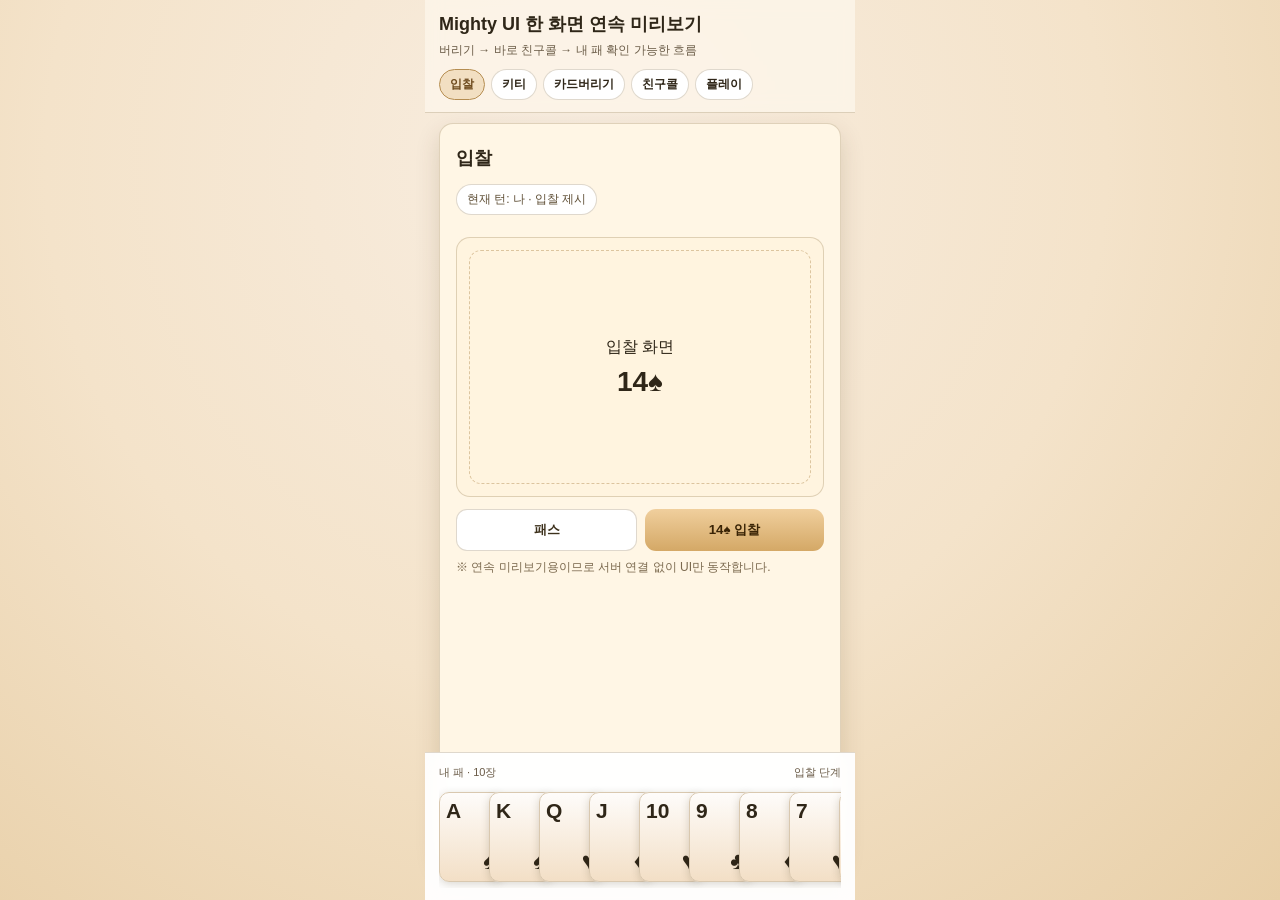
==== docs/bb/index.html @ 102f9bb0 "chore: add bb preview files under docs for GitHub Pages alt root" ====
<!doctype html>
<html lang="ko">
<head>
  <meta charset="utf-8" />
  <meta name="viewport" content="width=device-width, initial-scale=1.0" />
  <title>Mighty UI Sequence Preview</title>
  <style>
    :root {
      --bg: #f4ede1;
      --surface: #fff6e5;
      --text: #2f2618;
      --muted: #6a5b47;
      --primary: #6e4b1e;
      --primary-soft: #f2dfc2;
      --line: rgba(112, 79, 31, 0.22);
      --green: #1f7a4e;
      --red: #bf3f3f;
      --radius: 14px;
      --shadow: 0 10px 24px rgba(76,52,15,0.16);
      --card-w: 64px;
      --card-h: 90px;
    }
    * { box-sizing: border-box; }
    html, body { margin: 0; padding: 0; }
    body {
      font-family: -apple-system, BlinkMacSystemFont, 'Apple SD Gothic Neo', 'Noto Sans KR', 'Segoe UI', sans-serif;
      background: radial-gradient(circle at 45% 18%, #f8ede0 0%, #f4e3ca 52%, #e8cfa7 100%);
      color: var(--text);
    }
    .wrap { max-width: 430px; margin: 0 auto; min-height: 100vh; }
    .top {
      position: sticky; top: 0; z-index: 30;
      background: rgba(252,244,232,0.9);
      backdrop-filter: blur(8px);
      border-bottom: 1px solid var(--line);
      padding: 12px 14px;
    }
    .title {
      font-weight: 900; font-size: 18px; margin-bottom: 6px;
    }
    .sub {
      color: var(--muted); font-size: 12px;
    }
    .chips {
      margin-top: 10px; display: flex; gap: 6px; flex-wrap: wrap;
    }
    .chip {
      border: 1px solid var(--line); background: #fff; border-radius: 999px;
      padding: 6px 10px; font-size: 12px; font-weight: 700;
    }
    .chip.on { background: var(--primary-soft); color: var(--primary); border-color: #b58d51; }

    .stage {
      margin: 10px 14px 18px;
      background: var(--surface);
      border: 1px solid var(--line);
      border-radius: var(--radius);
      box-shadow: var(--shadow);
      overflow: hidden;
      position: relative;
      min-height: calc(100vh - 160px);
      display: none;
    }
    .stage.active { display: block; }
    .stage-inner { padding: 16px; padding-bottom: 124px; }

    .h2 { margin: 6px 0 14px; font-size: 18px; font-weight: 900; }
    .row { margin-bottom: 12px; }

    .status {
      display: inline-flex; align-items: center; gap: 8px;
      font-size: 12px; color: #5f4f36;
      background: #fff; border:1px solid var(--line); border-radius: 999px; padding: 6px 10px;
    }

    .hand-area {
      position: fixed; left: 0; right: 0; bottom: 0; padding: 12px 14px;
      background: rgba(255,255,255,0.95);
      border-top: 1px solid var(--line);
      backdrop-filter: blur(10px);
      z-index: 20;
      max-width: 430px; margin: 0 auto;
    }
    .hand-meta { display: flex; justify-content: space-between; font-size: 11px; color: var(--muted); margin-bottom: 6px; }

    .hand {
      display: flex;
      gap: 0;
      overflow-x: auto;
      padding: 6px 0;
      scrollbar-width: none;
    }
    .hand::-webkit-scrollbar { display: none; }
    .card {
      width: var(--card-w); height: var(--card-h);
      border-radius: 10px;
      border: 1px solid #d9c8af;
      background: linear-gradient(180deg, #fefcfa, #f3dfc6);
      box-shadow: 0 2px 8px rgba(58,44,18,0.18);
      margin-left: -14px;
      display: inline-flex;
      flex-direction: column;
      justify-content: space-between;
      padding: 6px;
      flex-shrink: 0;
      transition: transform .14s ease;
      position: relative;
    }
    .card:first-child { margin-left: 0; }
    .card.sel { transform: translateY(-10px); box-shadow: 0 8px 14px rgba(111,67,17,0.24); }
    .card.jk { background: repeating-linear-gradient(45deg, #f8efe3, #f8efe3 4px, #ead8bf 4px, #ead8bf 8px); }
    .rank { font-size: 21px; font-weight: 900; line-height: 1.1; }
    .suit { font-size: 24px; align-self: flex-end; }
    .r.red { color: #bf3f3f; }

    .btns { display: flex; gap: 8px; margin-top: 12px; }
    .btn {
      border: 0; border-radius: 11px; padding: 11px 12px; font-weight: 900;
      cursor: pointer; flex: 1;
    }
    .btn-primary { background: linear-gradient(180deg,#f0cf9d,#d4a866); color: #3a2406; }
    .btn-ghost { background: #fff; color: #3d311c; border: 1px solid var(--line); }
    .btn-dark { background: #2e2215; color: #fff; }

    .popup {
      position: fixed; inset: 0; z-index: 40; background: rgba(0,0,0,0.56);
      display: none; align-items: center; justify-content: center; padding: 16px;
    }
    .popup.show { display: flex; }
    .sheet {
      background: var(--surface); width: min(100%, 420px);
      border-radius: 16px; border: 1px solid var(--line); box-shadow: 0 16px 40px rgba(0,0,0,0.25);
      padding: 14px;
    }
    .titlebar { font-weight: 900; font-size: 16px; margin-bottom: 8px; }
    .subtext { color: #765d43; font-size: 12px; margin-bottom: 10px; }
    .friend-grid, .card-grid {
      display: grid; grid-template-columns: repeat(2, 1fr); gap: 8px;
    }
    .option, .card-opt {
      border: 1px solid var(--line); border-radius: 12px; padding: 10px;
      background: #fff; display: flex; align-items: center; gap: 10px;
    }
    .option.sel { border-color: #915f1f; box-shadow: 0 0 0 2px rgba(145,95,31,.18) inset; }
    .small { font-size: 12px; color: var(--muted); }

    .friend-badges { display: flex; gap: 6px; flex-wrap: wrap; margin-top: 8px; }
    .badge {
      background: #e8d4b1; border-radius: 999px; padding: 5px 8px; font-size: 11px; font-weight: 800;
    }
    .table {
      border: 1px solid var(--line); border-radius: 14px; background: #fff4df;
      min-height: 260px; padding: 14px; margin: 10px 0;
      display: grid; place-items: center;
      position: relative;
      overflow: hidden;
    }
    .table::before {
      content:''; position:absolute; inset: 12px; border: 1px dashed #d4b98f; border-radius: 12px; opacity: .8;
    }
    .table-content { z-index: 1; text-align:center; }
    .table-content .mid {
      font-size: 28px; font-weight: 900; margin-top: 8px;
    }
    .mini-row {
      position: absolute; inset: auto 14px 14px 14px; display: flex; justify-content: space-between; font-size: 10px; color: #7a654f;
    }
    .mini {
      width: 36px; height: 48px; border-radius: 6px; background:#f9f0df;
      border: 1px solid var(--line); display: flex; align-items: center; justify-content: center; font-weight: 900;
      box-shadow: 0 2px 6px rgba(0,0,0,.16);
    }

    .note {
      font-size: 12px; color: #7b694e; margin-top: 8px;
      line-height: 1.45;
    }
  </style>
</head>
<body>
  <div class="wrap">
    <div class="top">
      <div class="title">Mighty UI 한 화면 연속 미리보기</div>
      <div class="sub">버리기 → 바로 친구콜 → 내 패 확인 가능한 흐름</div>
      <div class="chips">
        <span class="chip" id="chip-bidding">입찰</span>
        <span class="chip" id="chip-kitty">키티</span>
        <span class="chip" id="chip-discard">카드버리기</span>
        <span class="chip" id="chip-friend">친구콜</span>
        <span class="chip" id="chip-playing">플레이</span>
      </div>
    </div>

    <!-- BIDDING -->
    <section class="stage active" id="stage-bidding">
      <div class="stage-inner">
        <div class="h2">입찰</div>
        <div class="row status">현재 턴: 나 · 입찰 제시</div>
        <div class="table"><div class="table-content"><div>입찰 화면</div><div class="mid">14♠</div></div></div>
        <div class="btns">
          <button class="btn btn-ghost" onclick="go('kitty')">패스</button>
          <button class="btn btn-primary" onclick="go('kitty')">14♠ 입찰</button>
        </div>
        <div class="note">※ 연속 미리보기용이므로 서버 연결 없이 UI만 동작합니다.</div>
      </div>
      <div class="hand-area">
        <div class="hand-meta">
          <span>내 패 · 10장</span>
          <span>입찰 단계</span>
        </div>
        <div class="hand" id="bidding-hand"></div>
      </div>
    </section>

    <!-- KITTY -->
    <section class="stage" id="stage-kitty">
      <div class="stage-inner">
        <div class="h2">키티</div>
        <div class="row status">키티 카드 3장이 들어옴</div>
        <div class="table"><div class="table-content"><div>키티 팝업이 3초 뒤 사라짐</div><div class="mid">🎴🎴🎴</div></div></div>
        <div class="friend-badges"><span class="badge">스페이드 13</span><span class="badge">차례: 나</span></div>
        <div class="btns">
          <button class="btn btn-dark" onclick="go('discard')">다음 (버리기)</button>
        </div>
      </div>
      <div class="hand-area">
        <div class="hand-meta"><span>내 패 · 10장</span><span>키티 수령 확인 중</span></div>
        <div class="hand" id="kitty-hand"></div>
      </div>
    </section>

    <!-- DISCARD -->
    <section class="stage" id="stage-discard">
      <div class="stage-inner">
        <div class="h2">버리기</div>
        <div class="row status">3장을 눌러서 선택하세요. 3장 선택 시 확인 팝업이 즉시 뜹니다.</div>
        <div class="btns">
          <button class="btn btn-ghost" onclick="go('friend')">직접 친구콜로 이동</button>
        </div>
        <div class="note">요청 반영: 카드 3장 선택 완료 시 바로 친구콜로 자동 이동</div>
      </div>
      <div class="hand-area">
        <div class="hand-meta">
          <span id="discard-count">버릴 카드 선택: 0/3</span>
          <span>카드 하나씩 누르기</span>
        </div>
        <div class="hand" id="discard-hand"></div>
      </div>
    </section>

    <!-- FRIEND CALL -->
    <section class="stage" id="stage-friend">
      <div class="stage-inner">
        <div class="h2">친구콜</div>
        <div class="row status">선택 → 바로 확인</div>

        <div class="row"><strong>선택된 친구:</strong> <span id="friend-result">없음</span></div>

        <div class="row table" id="friend-table" style="min-height:auto;">
          <div class="friend-grid" style="grid-template-columns: repeat(4,1fr); gap:8px; width:100%;">
            <button class="btn btn-ghost" onclick="pickFriend('A♦','마이티')">마이티</button>
            <button class="btn btn-ghost" onclick="pickFriend('조커','조커')">조커</button>
            <button class="btn btn-ghost" onclick="openCardPick()">카드선택</button>
            <button class="btn btn-ghost" onclick="pickFriend('없음','없음')">없음</button>
          </div>
        </div>

        <div class="row">
          <div class="btns">
            <button class="btn btn-ghost" id="friend-confirm" disabled onclick="confirmFriend()">친구 선택</button>
            <button class="btn btn-primary" onclick="pickFriend('A♥','테스트(임의)')">임의 선택</button>
          </div>
        </div>
        <div class="note">요청 반영: 카드선택은 A/K/Q(공약 수트) + 다른 수트의 K(마이티 제외)만 노출.</div>
      </div>
      <div class="hand-area">
        <div class="hand-meta">
          <span>내 패 · <span id="friend-hand-count">12</span>장</span>
          <span>콜 이후에도 패가 보여야 함</span>
        </div>
        <div class="hand" id="friend-hand"></div>
      </div>
    </section>

    <!-- PLAYING -->
    <section class="stage" id="stage-playing">
      <div class="stage-inner">
        <div class="h2">플레이</div>
        <div class="table">
          <div class="table-content">
            <div>게임 진행화면</div>
            <div class="mid">진행 중</div>
          </div>
          <div class="mini-row">
            <span>W</span><span>NW</span><span>N</span><span>NE</span><span>E</span><span>S</span>
          </div>
        </div>
        <div class="note">이 화면은 패가 보이는 상태에서 플레잉으로 바로 이어지는 마지막 스텝입니다.</div>
        <div class="btns"><button class="btn btn-dark" onclick="go('friend')">되돌아가기</button></div>
      </div>
    </section>

    <!-- POPUP: discard confirm -->
    <div class="popup" id="discard-popup">
      <div class="sheet">
        <div class="titlebar">버릴 카드 확인</div>
        <div class="subtext">선택한 카드 3장을 버리시겠어요?</div>
        <div class="hand" id="discard-preview"></div>
        <div class="btns">
          <button class="btn btn-ghost" onclick="closeDiscardPopup()">다시 선택</button>
          <button class="btn btn-dark" onclick="completeDiscard()">버리기</button>
        </div>
      </div>
    </div>

    <!-- POPUP: card pick (friend-call) -->
    <div class="popup" id="card-pick-popup">
      <div class="sheet">
        <div class="titlebar">카드선택</div>
        <div class="subtext">공약 수트: <span id="trump-label">♠ 스페이드</span></div>
        <div class="friend-section" style="margin-bottom:8px;"><strong>A / K / Q</strong></div>
        <div class="card-grid" id="card-pick-trump"></div>
        <div class="friend-section" style="margin:10px 0 6px;"><strong>다른 수트 K</strong></div>
        <div class="card-grid" id="card-pick-other"></div>
        <div class="btns" style="margin-top:8px;">
          <button class="btn btn-ghost" onclick="closeCardPick()">닫기</button>
          <button class="btn btn-primary" id="card-pick-done" disabled onclick="applyCardPick()">적용</button>
        </div>
      </div>
    </div>

  </div>

<script>
const BASE_HAND = [
  {rank:'A', suit:'spade', sym:'♠', red:false},
  {rank:'K', suit:'spade', sym:'♠', red:false},
  {rank:'Q', suit:'heart', sym:'♥', red:true},
  {rank:'J', suit:'diamond', sym:'♦', red:false},
  {rank:'10', suit:'heart', sym:'♥', red:true},
  {rank:'9', suit:'club', sym:'♣', red:false},
  {rank:'8', suit:'diamond', sym:'♦', red:false},
  {rank:'7', suit:'heart', sym:'♥', red:true},
  {rank:'6', suit:'spade', sym:'♠', red:false},
  {rank:'4', suit:'club', sym:'♣', red:false},
  {rank:'3', suit:'spade', sym:'♠', red:false},
  {rank:'2', suit:'heart', sym:'♥', red:true},
  {rank:'★', suit:'joker', sym:'★', red:false},
];

let state = {
  phase: 'bidding',
  selectedDiscard: new Set(),
  selectedFriend: null,
  selectedTrump: 'spade',
  selectedPickCard: null,
};

const stageIds = ['bidding','kitty','discard','friend','playing'];

function makeCardHtml(card, idx, selectable=false, activeSet=null, onTap=null){
  const cls = card.suit === 'joker' ? 'card jk' : 'card';
  const redCls = card.red ? 'red' : '';
  const selected = activeSet && activeSet.has(idx) ? ' sel' : '';
  return `<div class="${cls}${selected} ${onTap?'': ''}" data-idx="${idx}" onclick="${onTap ? onTap : ''}">
    <span class="rank">${card.rank}</span>
    <span class="suit ${redCls}">${card.sym}</span>
  </div>`;
}

function renderHands(){
  const tpl = (handler, setRef = null, extraCls='') => {
    return BASE_HAND.map((c,i)=>`<div class="card ${c.suit==='joker' ? 'jk':''}${(setRef&&setRef.has(i))?' sel':''}" onclick="${handler}( ${i})">\
      <span class=\"rank ${c.red?'red':''}\">${c.rank}</span>\
      <span class=\"suit ${c.red?'red':''}\">${c.sym}</span>\
    </div>`).join('');
  };
  document.querySelectorAll('.stage .hand-area .hand')[0].innerHTML = tpl('noop');
  document.getElementById('discard-hand').innerHTML = tpl('onDiscardTap', state.selectedDiscard);
  document.getElementById('friend-hand').innerHTML = tpl('noop');
}

function setChipActive(name){
  stageIds.forEach(s=>{
    const el=document.getElementById(`chip-${s}`);
    if(el) el.className='chip' + (s===name ? ' on':'');
  });
}

function showStage(name){
  stageIds.forEach(s=>{
    const el=document.getElementById(`stage-${s}`);
    if (el) el.classList.toggle('active', s===name);
  });
  setChipActive(name);
}

function go(name){
  state.phase = name;
  showStage(name);
  if (name === 'kitty') openKittyPopupFlow();
  if (name === 'friend') {
    renderFriendHandAfterCall();
  }
}

function noop(){ }

function openKittyPopupFlow(){
  const popup = document.createElement('div');
  popup.className = 'popup show';
  popup.innerHTML = `<div class="sheet"><div class="titlebar">키티 카드</div><div class="subtext">3초 뒤 자동 닫힘</div><div class="btns"><button class="btn btn-ghost" onclick="closePopup(this)">지금 닫기</button></div></div>`;
  popup.id = '__kittyPopupTmp';
  document.body.appendChild(popup);
  setTimeout(()=>{
    const p=document.getElementById('__kittyPopupTmp');
    if(p) p.remove();
  }, 3000);
}

function onDiscardTap(idx){
  if (state.selectedDiscard.has(idx)) state.selectedDiscard.delete(idx);
  else {
    if (state.selectedDiscard.size >=3) return;
    state.selectedDiscard.add(idx);
  }
  refreshDiscard();
}

function refreshDiscard(){
  const handEl = document.getElementById('discard-hand');
  const cards = BASE_HAND.map((c,i)=>{
    const selected = state.selectedDiscard.has(i) ? 'sel':'';
    return `<div class="card ${c.suit==='joker'?'jk':''} ${selected}" onclick="onDiscardTap(${i})">\
      <span class=\"rank ${c.red?'red':''}\">${c.rank}</span>\
      <span class=\"suit ${c.red?'red':''}\">${c.sym}</span>\
    </div>`;
  }).join('');
  handEl.innerHTML = cards;
  document.getElementById('discard-count').textContent = `버릴 카드 선택: ${state.selectedDiscard.size}/3`;
  if (state.selectedDiscard.size === 3) {
    openDiscardPopup();
  }
}

function openDiscardPopup(){
  const prev = document.getElementById('discard-preview');
  prev.innerHTML = [...state.selectedDiscard].map(i=>{
    const c=BASE_HAND[i];
    return `<div class="card ${c.suit==='joker'?'jk':''}"><span class="rank ${c.red?'red':''}">${c.rank}</span><span class="suit ${c.red?'red':''}">${c.sym}</span></div>`;
  }).join('');
  document.getElementById('discard-popup').classList.add('show');
}

function closeDiscardPopup(){
  document.getElementById('discard-popup').classList.remove('show');
  state.selectedDiscard.clear();
  refreshDiscard();
}

function completeDiscard(){
  document.getElementById('discard-popup').classList.remove('show');
  // Remove selected cards from hand and then instantly move to friend-call
  const arr = [...state.selectedDiscard].sort((a,b)=>b-a);
  for(const i of arr) BASE_HAND.splice(i,1);
  state.selectedDiscard.clear();
  // re-render base state for downstream hand
  renderHands();
  go('friend');
}

function pickFriend(value, label){
  state.selectedFriend = value;
  document.getElementById('friend-result').textContent = `${label} (${value})`;
  const btn = document.getElementById('friend-confirm');
  btn.disabled = false;
  btn.textContent = `친구 선택: ${label}`;
}

function confirmFriend(){
  if (!state.selectedFriend) return;
  go('playing');
}

function renderFriendHandAfterCall(){
  document.getElementById('friend-hand-count').textContent = String(BASE_HAND.length);
  renderHands();
}

function openCardPick(){
  const popup = document.getElementById('card-pick-popup');
  popup.classList.add('show');
  buildCardPickGrid();
}
function closeCardPick(){
  document.getElementById('card-pick-popup').classList.remove('show');
  state.selectedPickCard = null;
  document.getElementById('card-pick-done').disabled = true;
}

function buildCardPickGrid(){
  const suits = [
    {key:'spade', sym:'♠', label:'스페이드', cls:'red:'},
    {key:'heart', sym:'♥', label:'하트', cls:'red'},
    {key:'diamond', sym:'♦', label:'다이아', cls:''},
    {key:'club', sym:'♣', label:'클럽', cls:''},
  ];
  const trump = suits.find(s=>s.key===state.selectedTrump) || suits[0];
  const mightyByTrump = {spade:'A♦', heart:'A♣', diamond:'A♠', club:'A♥'}[state.selectedTrump] || 'A♦';

  document.getElementById('trump-label').textContent = `${trump.sym} ${trump.label}`;

  const mk = (name, colorClass='') => {
    return `<div class="card-opt" onclick="selectCardPick('${name}')"><div class="rank">${name[0]}</div><div class="suit">${name.slice(1)}</div></div>`;
  };

  const tgrid = document.getElementById('card-pick-trump');
  const ogrid = document.getElementById('card-pick-other');
  tgrid.innerHTML = ['A','K','Q'].map(v => mk(`${v}${trump.sym}`)).join('');

  ogrid.innerHTML = suits.filter(s=>s.key!==state.selectedTrump).map(s=>{
    let card='A'+s.sym;
    if (card === mightyByTrump) card = `K${s.sym}`;
    return mk(card);
  }).join('');
}

function selectCardPick(name){
  state.selectedPickCard = name;
  document.getElementById('card-pick-done').disabled = false;
}
function applyCardPick(){
  if (!state.selectedPickCard) return;
  pickFriend(state.selectedPickCard, `카드(${state.selectedPickCard})`);
  closeCardPick();
}

function closePopup(el){
  const p = el.closest('.popup');
  if (p) p.remove();
}

// boot
renderHands();
showStage('bidding');
go('bidding');
</script>
</body>
</html>
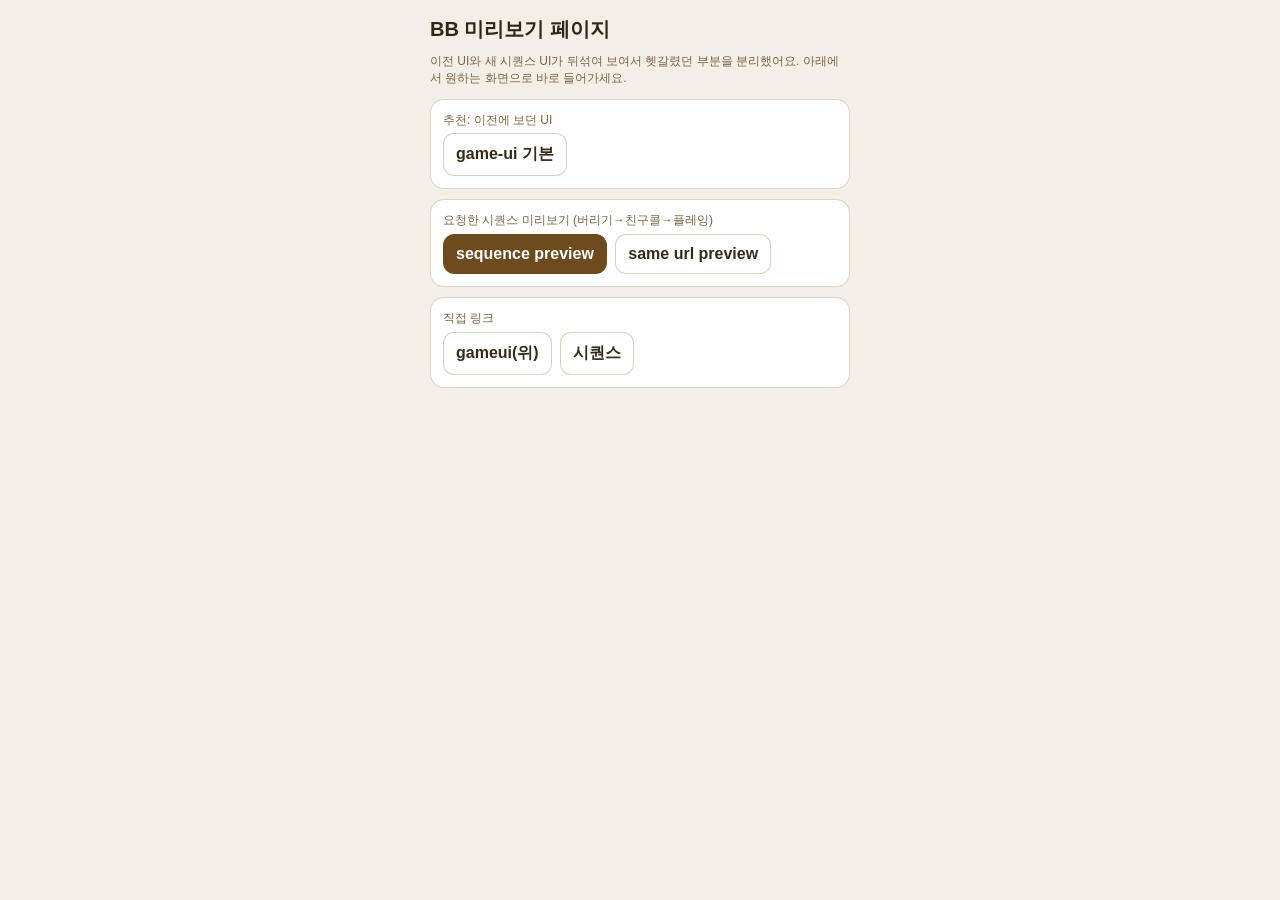
==== commit 8e8df77f: "feat: add dedicated bb landing + legacy game-ui entry for consistent preview" ====
--- a/docs/bb/index.html
+++ b/docs/bb/index.html
@@ -1,549 +1,38 @@
 <!doctype html>
 <html lang="ko">
 <head>
-  <meta charset="utf-8" />
-  <meta name="viewport" content="width=device-width, initial-scale=1.0" />
-  <title>Mighty UI Sequence Preview</title>
+  <meta charset="UTF-8" />
+  <meta name="viewport" content="width=device-width,initial-scale=1.0" />
+  <title>BB 페이지 선택</title>
   <style>
-    :root {
-      --bg: #f4ede1;
-      --surface: #fff6e5;
-      --text: #2f2618;
-      --muted: #6a5b47;
-      --primary: #6e4b1e;
-      --primary-soft: #f2dfc2;
-      --line: rgba(112, 79, 31, 0.22);
-      --green: #1f7a4e;
-      --red: #bf3f3f;
-      --radius: 14px;
-      --shadow: 0 10px 24px rgba(76,52,15,0.16);
-      --card-w: 64px;
-      --card-h: 90px;
-    }
-    * { box-sizing: border-box; }
-    html, body { margin: 0; padding: 0; }
-    body {
-      font-family: -apple-system, BlinkMacSystemFont, 'Apple SD Gothic Neo', 'Noto Sans KR', 'Segoe UI', sans-serif;
-      background: radial-gradient(circle at 45% 18%, #f8ede0 0%, #f4e3ca 52%, #e8cfa7 100%);
-      color: var(--text);
-    }
-    .wrap { max-width: 430px; margin: 0 auto; min-height: 100vh; }
-    .top {
-      position: sticky; top: 0; z-index: 30;
-      background: rgba(252,244,232,0.9);
-      backdrop-filter: blur(8px);
-      border-bottom: 1px solid var(--line);
-      padding: 12px 14px;
-    }
-    .title {
-      font-weight: 900; font-size: 18px; margin-bottom: 6px;
-    }
-    .sub {
-      color: var(--muted); font-size: 12px;
-    }
-    .chips {
-      margin-top: 10px; display: flex; gap: 6px; flex-wrap: wrap;
-    }
-    .chip {
-      border: 1px solid var(--line); background: #fff; border-radius: 999px;
-      padding: 6px 10px; font-size: 12px; font-weight: 700;
-    }
-    .chip.on { background: var(--primary-soft); color: var(--primary); border-color: #b58d51; }
-
-    .stage {
-      margin: 10px 14px 18px;
-      background: var(--surface);
-      border: 1px solid var(--line);
-      border-radius: var(--radius);
-      box-shadow: var(--shadow);
-      overflow: hidden;
-      position: relative;
-      min-height: calc(100vh - 160px);
-      display: none;
-    }
-    .stage.active { display: block; }
-    .stage-inner { padding: 16px; padding-bottom: 124px; }
-
-    .h2 { margin: 6px 0 14px; font-size: 18px; font-weight: 900; }
-    .row { margin-bottom: 12px; }
-
-    .status {
-      display: inline-flex; align-items: center; gap: 8px;
-      font-size: 12px; color: #5f4f36;
-      background: #fff; border:1px solid var(--line); border-radius: 999px; padding: 6px 10px;
-    }
-
-    .hand-area {
-      position: fixed; left: 0; right: 0; bottom: 0; padding: 12px 14px;
-      background: rgba(255,255,255,0.95);
-      border-top: 1px solid var(--line);
-      backdrop-filter: blur(10px);
-      z-index: 20;
-      max-width: 430px; margin: 0 auto;
-    }
-    .hand-meta { display: flex; justify-content: space-between; font-size: 11px; color: var(--muted); margin-bottom: 6px; }
-
-    .hand {
-      display: flex;
-      gap: 0;
-      overflow-x: auto;
-      padding: 6px 0;
-      scrollbar-width: none;
-    }
-    .hand::-webkit-scrollbar { display: none; }
-    .card {
-      width: var(--card-w); height: var(--card-h);
-      border-radius: 10px;
-      border: 1px solid #d9c8af;
-      background: linear-gradient(180deg, #fefcfa, #f3dfc6);
-      box-shadow: 0 2px 8px rgba(58,44,18,0.18);
-      margin-left: -14px;
-      display: inline-flex;
-      flex-direction: column;
-      justify-content: space-between;
-      padding: 6px;
-      flex-shrink: 0;
-      transition: transform .14s ease;
-      position: relative;
-    }
-    .card:first-child { margin-left: 0; }
-    .card.sel { transform: translateY(-10px); box-shadow: 0 8px 14px rgba(111,67,17,0.24); }
-    .card.jk { background: repeating-linear-gradient(45deg, #f8efe3, #f8efe3 4px, #ead8bf 4px, #ead8bf 8px); }
-    .rank { font-size: 21px; font-weight: 900; line-height: 1.1; }
-    .suit { font-size: 24px; align-self: flex-end; }
-    .r.red { color: #bf3f3f; }
-
-    .btns { display: flex; gap: 8px; margin-top: 12px; }
-    .btn {
-      border: 0; border-radius: 11px; padding: 11px 12px; font-weight: 900;
-      cursor: pointer; flex: 1;
-    }
-    .btn-primary { background: linear-gradient(180deg,#f0cf9d,#d4a866); color: #3a2406; }
-    .btn-ghost { background: #fff; color: #3d311c; border: 1px solid var(--line); }
-    .btn-dark { background: #2e2215; color: #fff; }
-
-    .popup {
-      position: fixed; inset: 0; z-index: 40; background: rgba(0,0,0,0.56);
-      display: none; align-items: center; justify-content: center; padding: 16px;
-    }
-    .popup.show { display: flex; }
-    .sheet {
-      background: var(--surface); width: min(100%, 420px);
-      border-radius: 16px; border: 1px solid var(--line); box-shadow: 0 16px 40px rgba(0,0,0,0.25);
-      padding: 14px;
-    }
-    .titlebar { font-weight: 900; font-size: 16px; margin-bottom: 8px; }
-    .subtext { color: #765d43; font-size: 12px; margin-bottom: 10px; }
-    .friend-grid, .card-grid {
-      display: grid; grid-template-columns: repeat(2, 1fr); gap: 8px;
-    }
-    .option, .card-opt {
-      border: 1px solid var(--line); border-radius: 12px; padding: 10px;
-      background: #fff; display: flex; align-items: center; gap: 10px;
-    }
-    .option.sel { border-color: #915f1f; box-shadow: 0 0 0 2px rgba(145,95,31,.18) inset; }
-    .small { font-size: 12px; color: var(--muted); }
-
-    .friend-badges { display: flex; gap: 6px; flex-wrap: wrap; margin-top: 8px; }
-    .badge {
-      background: #e8d4b1; border-radius: 999px; padding: 5px 8px; font-size: 11px; font-weight: 800;
-    }
-    .table {
-      border: 1px solid var(--line); border-radius: 14px; background: #fff4df;
-      min-height: 260px; padding: 14px; margin: 10px 0;
-      display: grid; place-items: center;
-      position: relative;
-      overflow: hidden;
-    }
-    .table::before {
-      content:''; position:absolute; inset: 12px; border: 1px dashed #d4b98f; border-radius: 12px; opacity: .8;
-    }
-    .table-content { z-index: 1; text-align:center; }
-    .table-content .mid {
-      font-size: 28px; font-weight: 900; margin-top: 8px;
-    }
-    .mini-row {
-      position: absolute; inset: auto 14px 14px 14px; display: flex; justify-content: space-between; font-size: 10px; color: #7a654f;
-    }
-    .mini {
-      width: 36px; height: 48px; border-radius: 6px; background:#f9f0df;
-      border: 1px solid var(--line); display: flex; align-items: center; justify-content: center; font-weight: 900;
-      box-shadow: 0 2px 6px rgba(0,0,0,.16);
-    }
-
-    .note {
-      font-size: 12px; color: #7b694e; margin-top: 8px;
-      line-height: 1.45;
-    }
+    body{margin:0;font-family: -apple-system,BlinkMacSystemFont,'Apple SD Gothic Neo','Noto Sans KR',sans-serif;background:#f4efe6;color:#2f2618;padding:16px}
+    .wrap{max-width:420px;margin:0 auto}
+    h1{font-size:20px;margin:0 0 10px}
+    p{color:#66543d;margin-top:0;font-size:13px}
+    .card{background:#fff;border:1px solid rgba(120,90,40,.25);border-radius:14px;padding:12px;margin:10px 0}
+    .btn{display:inline-block;padding:10px 12px;border-radius:11px;border:1px solid rgba(120,90,40,.28);margin:5px 4px 0 0;text-decoration:none;font-weight:700;color:#362a18;background:#fff}
+    .btn.primary{background:#6e4b1e;color:#fff;border-color:#6e4b1e}
+    .muted{color:#7b6444;font-size:12px;line-height:1.4}
   </style>
 </head>
 <body>
   <div class="wrap">
-    <div class="top">
-      <div class="title">Mighty UI 한 화면 연속 미리보기</div>
-      <div class="sub">버리기 → 바로 친구콜 → 내 패 확인 가능한 흐름</div>
-      <div class="chips">
-        <span class="chip" id="chip-bidding">입찰</span>
-        <span class="chip" id="chip-kitty">키티</span>
-        <span class="chip" id="chip-discard">카드버리기</span>
-        <span class="chip" id="chip-friend">친구콜</span>
-        <span class="chip" id="chip-playing">플레이</span>
-      </div>
+    <h1>BB 미리보기 페이지</h1>
+    <p class="muted">이전 UI와 새 시퀀스 UI가 뒤섞여 보여서 헷갈렸던 부분을 분리했어요. 아래에서 원하는 화면으로 바로 들어가세요.</p>
+    <div class="card">
+      <div class="muted">추천: 이전에 보던 UI</div>
+      <a class="btn" href="./gameui.html">game-ui 기본</a>
     </div>
-
-    <!-- BIDDING -->
-    <section class="stage active" id="stage-bidding">
-      <div class="stage-inner">
-        <div class="h2">입찰</div>
-        <div class="row status">현재 턴: 나 · 입찰 제시</div>
-        <div class="table"><div class="table-content"><div>입찰 화면</div><div class="mid">14♠</div></div></div>
-        <div class="btns">
-          <button class="btn btn-ghost" onclick="go('kitty')">패스</button>
-          <button class="btn btn-primary" onclick="go('kitty')">14♠ 입찰</button>
-        </div>
-        <div class="note">※ 연속 미리보기용이므로 서버 연결 없이 UI만 동작합니다.</div>
-      </div>
-      <div class="hand-area">
-        <div class="hand-meta">
-          <span>내 패 · 10장</span>
-          <span>입찰 단계</span>
-        </div>
-        <div class="hand" id="bidding-hand"></div>
-      </div>
-    </section>
-
-    <!-- KITTY -->
-    <section class="stage" id="stage-kitty">
-      <div class="stage-inner">
-        <div class="h2">키티</div>
-        <div class="row status">키티 카드 3장이 들어옴</div>
-        <div class="table"><div class="table-content"><div>키티 팝업이 3초 뒤 사라짐</div><div class="mid">🎴🎴🎴</div></div></div>
-        <div class="friend-badges"><span class="badge">스페이드 13</span><span class="badge">차례: 나</span></div>
-        <div class="btns">
-          <button class="btn btn-dark" onclick="go('discard')">다음 (버리기)</button>
-        </div>
-      </div>
-      <div class="hand-area">
-        <div class="hand-meta"><span>내 패 · 10장</span><span>키티 수령 확인 중</span></div>
-        <div class="hand" id="kitty-hand"></div>
-      </div>
-    </section>
-
-    <!-- DISCARD -->
-    <section class="stage" id="stage-discard">
-      <div class="stage-inner">
-        <div class="h2">버리기</div>
-        <div class="row status">3장을 눌러서 선택하세요. 3장 선택 시 확인 팝업이 즉시 뜹니다.</div>
-        <div class="btns">
-          <button class="btn btn-ghost" onclick="go('friend')">직접 친구콜로 이동</button>
-        </div>
-        <div class="note">요청 반영: 카드 3장 선택 완료 시 바로 친구콜로 자동 이동</div>
-      </div>
-      <div class="hand-area">
-        <div class="hand-meta">
-          <span id="discard-count">버릴 카드 선택: 0/3</span>
-          <span>카드 하나씩 누르기</span>
-        </div>
-        <div class="hand" id="discard-hand"></div>
-      </div>
-    </section>
-
-    <!-- FRIEND CALL -->
-    <section class="stage" id="stage-friend">
-      <div class="stage-inner">
-        <div class="h2">친구콜</div>
-        <div class="row status">선택 → 바로 확인</div>
-
-        <div class="row"><strong>선택된 친구:</strong> <span id="friend-result">없음</span></div>
-
-        <div class="row table" id="friend-table" style="min-height:auto;">
-          <div class="friend-grid" style="grid-template-columns: repeat(4,1fr); gap:8px; width:100%;">
-            <button class="btn btn-ghost" onclick="pickFriend('A♦','마이티')">마이티</button>
-            <button class="btn btn-ghost" onclick="pickFriend('조커','조커')">조커</button>
-            <button class="btn btn-ghost" onclick="openCardPick()">카드선택</button>
-            <button class="btn btn-ghost" onclick="pickFriend('없음','없음')">없음</button>
-          </div>
-        </div>
-
-        <div class="row">
-          <div class="btns">
-            <button class="btn btn-ghost" id="friend-confirm" disabled onclick="confirmFriend()">친구 선택</button>
-            <button class="btn btn-primary" onclick="pickFriend('A♥','테스트(임의)')">임의 선택</button>
-          </div>
-        </div>
-        <div class="note">요청 반영: 카드선택은 A/K/Q(공약 수트) + 다른 수트의 K(마이티 제외)만 노출.</div>
-      </div>
-      <div class="hand-area">
-        <div class="hand-meta">
-          <span>내 패 · <span id="friend-hand-count">12</span>장</span>
-          <span>콜 이후에도 패가 보여야 함</span>
-        </div>
-        <div class="hand" id="friend-hand"></div>
-      </div>
-    </section>
-
-    <!-- PLAYING -->
-    <section class="stage" id="stage-playing">
-      <div class="stage-inner">
-        <div class="h2">플레이</div>
-        <div class="table">
-          <div class="table-content">
-            <div>게임 진행화면</div>
-            <div class="mid">진행 중</div>
-          </div>
-          <div class="mini-row">
-            <span>W</span><span>NW</span><span>N</span><span>NE</span><span>E</span><span>S</span>
-          </div>
-        </div>
-        <div class="note">이 화면은 패가 보이는 상태에서 플레잉으로 바로 이어지는 마지막 스텝입니다.</div>
-        <div class="btns"><button class="btn btn-dark" onclick="go('friend')">되돌아가기</button></div>
-      </div>
-    </section>
-
-    <!-- POPUP: discard confirm -->
-    <div class="popup" id="discard-popup">
-      <div class="sheet">
-        <div class="titlebar">버릴 카드 확인</div>
-        <div class="subtext">선택한 카드 3장을 버리시겠어요?</div>
-        <div class="hand" id="discard-preview"></div>
-        <div class="btns">
-          <button class="btn btn-ghost" onclick="closeDiscardPopup()">다시 선택</button>
-          <button class="btn btn-dark" onclick="completeDiscard()">버리기</button>
-        </div>
-      </div>
+    <div class="card">
+      <div class="muted">요청한 시퀀스 미리보기 (버리기→친구콜→플레잉)</div>
+      <a class="btn primary" href="./bb-button.html">sequence preview</a>
+      <a class="btn" href="./preview.html">same url preview</a>
     </div>
-
-    <!-- POPUP: card pick (friend-call) -->
-    <div class="popup" id="card-pick-popup">
-      <div class="sheet">
-        <div class="titlebar">카드선택</div>
-        <div class="subtext">공약 수트: <span id="trump-label">♠ 스페이드</span></div>
-        <div class="friend-section" style="margin-bottom:8px;"><strong>A / K / Q</strong></div>
-        <div class="card-grid" id="card-pick-trump"></div>
-        <div class="friend-section" style="margin:10px 0 6px;"><strong>다른 수트 K</strong></div>
-        <div class="card-grid" id="card-pick-other"></div>
-        <div class="btns" style="margin-top:8px;">
-          <button class="btn btn-ghost" onclick="closeCardPick()">닫기</button>
-          <button class="btn btn-primary" id="card-pick-done" disabled onclick="applyCardPick()">적용</button>
-        </div>
-      </div>
+    <div class="card">
+      <div class="muted">직접 링크</div>
+      <a class="btn" href="./index.html?v=legacy">gameui(위)</a>
+      <a class="btn" href="./bb-button.html?v=seq">시퀀스</a>
     </div>
-
   </div>
-
-<script>
-const BASE_HAND = [
-  {rank:'A', suit:'spade', sym:'♠', red:false},
-  {rank:'K', suit:'spade', sym:'♠', red:false},
-  {rank:'Q', suit:'heart', sym:'♥', red:true},
-  {rank:'J', suit:'diamond', sym:'♦', red:false},
-  {rank:'10', suit:'heart', sym:'♥', red:true},
-  {rank:'9', suit:'club', sym:'♣', red:false},
-  {rank:'8', suit:'diamond', sym:'♦', red:false},
-  {rank:'7', suit:'heart', sym:'♥', red:true},
-  {rank:'6', suit:'spade', sym:'♠', red:false},
-  {rank:'4', suit:'club', sym:'♣', red:false},
-  {rank:'3', suit:'spade', sym:'♠', red:false},
-  {rank:'2', suit:'heart', sym:'♥', red:true},
-  {rank:'★', suit:'joker', sym:'★', red:false},
-];
-
-let state = {
-  phase: 'bidding',
-  selectedDiscard: new Set(),
-  selectedFriend: null,
-  selectedTrump: 'spade',
-  selectedPickCard: null,
-};
-
-const stageIds = ['bidding','kitty','discard','friend','playing'];
-
-function makeCardHtml(card, idx, selectable=false, activeSet=null, onTap=null){
-  const cls = card.suit === 'joker' ? 'card jk' : 'card';
-  const redCls = card.red ? 'red' : '';
-  const selected = activeSet && activeSet.has(idx) ? ' sel' : '';
-  return `<div class="${cls}${selected} ${onTap?'': ''}" data-idx="${idx}" onclick="${onTap ? onTap : ''}">
-    <span class="rank">${card.rank}</span>
-    <span class="suit ${redCls}">${card.sym}</span>
-  </div>`;
-}
-
-function renderHands(){
-  const tpl = (handler, setRef = null, extraCls='') => {
-    return BASE_HAND.map((c,i)=>`<div class="card ${c.suit==='joker' ? 'jk':''}${(setRef&&setRef.has(i))?' sel':''}" onclick="${handler}( ${i})">\
-      <span class=\"rank ${c.red?'red':''}\">${c.rank}</span>\
-      <span class=\"suit ${c.red?'red':''}\">${c.sym}</span>\
-    </div>`).join('');
-  };
-  document.querySelectorAll('.stage .hand-area .hand')[0].innerHTML = tpl('noop');
-  document.getElementById('discard-hand').innerHTML = tpl('onDiscardTap', state.selectedDiscard);
-  document.getElementById('friend-hand').innerHTML = tpl('noop');
-}
-
-function setChipActive(name){
-  stageIds.forEach(s=>{
-    const el=document.getElementById(`chip-${s}`);
-    if(el) el.className='chip' + (s===name ? ' on':'');
-  });
-}
-
-function showStage(name){
-  stageIds.forEach(s=>{
-    const el=document.getElementById(`stage-${s}`);
-    if (el) el.classList.toggle('active', s===name);
-  });
-  setChipActive(name);
-}
-
-function go(name){
-  state.phase = name;
-  showStage(name);
-  if (name === 'kitty') openKittyPopupFlow();
-  if (name === 'friend') {
-    renderFriendHandAfterCall();
-  }
-}
-
-function noop(){ }
-
-function openKittyPopupFlow(){
-  const popup = document.createElement('div');
-  popup.className = 'popup show';
-  popup.innerHTML = `<div class="sheet"><div class="titlebar">키티 카드</div><div class="subtext">3초 뒤 자동 닫힘</div><div class="btns"><button class="btn btn-ghost" onclick="closePopup(this)">지금 닫기</button></div></div>`;
-  popup.id = '__kittyPopupTmp';
-  document.body.appendChild(popup);
-  setTimeout(()=>{
-    const p=document.getElementById('__kittyPopupTmp');
-    if(p) p.remove();
-  }, 3000);
-}
-
-function onDiscardTap(idx){
-  if (state.selectedDiscard.has(idx)) state.selectedDiscard.delete(idx);
-  else {
-    if (state.selectedDiscard.size >=3) return;
-    state.selectedDiscard.add(idx);
-  }
-  refreshDiscard();
-}
-
-function refreshDiscard(){
-  const handEl = document.getElementById('discard-hand');
-  const cards = BASE_HAND.map((c,i)=>{
-    const selected = state.selectedDiscard.has(i) ? 'sel':'';
-    return `<div class="card ${c.suit==='joker'?'jk':''} ${selected}" onclick="onDiscardTap(${i})">\
-      <span class=\"rank ${c.red?'red':''}\">${c.rank}</span>\
-      <span class=\"suit ${c.red?'red':''}\">${c.sym}</span>\
-    </div>`;
-  }).join('');
-  handEl.innerHTML = cards;
-  document.getElementById('discard-count').textContent = `버릴 카드 선택: ${state.selectedDiscard.size}/3`;
-  if (state.selectedDiscard.size === 3) {
-    openDiscardPopup();
-  }
-}
-
-function openDiscardPopup(){
-  const prev = document.getElementById('discard-preview');
-  prev.innerHTML = [...state.selectedDiscard].map(i=>{
-    const c=BASE_HAND[i];
-    return `<div class="card ${c.suit==='joker'?'jk':''}"><span class="rank ${c.red?'red':''}">${c.rank}</span><span class="suit ${c.red?'red':''}">${c.sym}</span></div>`;
-  }).join('');
-  document.getElementById('discard-popup').classList.add('show');
-}
-
-function closeDiscardPopup(){
-  document.getElementById('discard-popup').classList.remove('show');
-  state.selectedDiscard.clear();
-  refreshDiscard();
-}
-
-function completeDiscard(){
-  document.getElementById('discard-popup').classList.remove('show');
-  // Remove selected cards from hand and then instantly move to friend-call
-  const arr = [...state.selectedDiscard].sort((a,b)=>b-a);
-  for(const i of arr) BASE_HAND.splice(i,1);
-  state.selectedDiscard.clear();
-  // re-render base state for downstream hand
-  renderHands();
-  go('friend');
-}
-
-function pickFriend(value, label){
-  state.selectedFriend = value;
-  document.getElementById('friend-result').textContent = `${label} (${value})`;
-  const btn = document.getElementById('friend-confirm');
-  btn.disabled = false;
-  btn.textContent = `친구 선택: ${label}`;
-}
-
-function confirmFriend(){
-  if (!state.selectedFriend) return;
-  go('playing');
-}
-
-function renderFriendHandAfterCall(){
-  document.getElementById('friend-hand-count').textContent = String(BASE_HAND.length);
-  renderHands();
-}
-
-function openCardPick(){
-  const popup = document.getElementById('card-pick-popup');
-  popup.classList.add('show');
-  buildCardPickGrid();
-}
-function closeCardPick(){
-  document.getElementById('card-pick-popup').classList.remove('show');
-  state.selectedPickCard = null;
-  document.getElementById('card-pick-done').disabled = true;
-}
-
-function buildCardPickGrid(){
-  const suits = [
-    {key:'spade', sym:'♠', label:'스페이드', cls:'red:'},
-    {key:'heart', sym:'♥', label:'하트', cls:'red'},
-    {key:'diamond', sym:'♦', label:'다이아', cls:''},
-    {key:'club', sym:'♣', label:'클럽', cls:''},
-  ];
-  const trump = suits.find(s=>s.key===state.selectedTrump) || suits[0];
-  const mightyByTrump = {spade:'A♦', heart:'A♣', diamond:'A♠', club:'A♥'}[state.selectedTrump] || 'A♦';
-
-  document.getElementById('trump-label').textContent = `${trump.sym} ${trump.label}`;
-
-  const mk = (name, colorClass='') => {
-    return `<div class="card-opt" onclick="selectCardPick('${name}')"><div class="rank">${name[0]}</div><div class="suit">${name.slice(1)}</div></div>`;
-  };
-
-  const tgrid = document.getElementById('card-pick-trump');
-  const ogrid = document.getElementById('card-pick-other');
-  tgrid.innerHTML = ['A','K','Q'].map(v => mk(`${v}${trump.sym}`)).join('');
-
-  ogrid.innerHTML = suits.filter(s=>s.key!==state.selectedTrump).map(s=>{
-    let card='A'+s.sym;
-    if (card === mightyByTrump) card = `K${s.sym}`;
-    return mk(card);
-  }).join('');
-}
-
-function selectCardPick(name){
-  state.selectedPickCard = name;
-  document.getElementById('card-pick-done').disabled = false;
-}
-function applyCardPick(){
-  if (!state.selectedPickCard) return;
-  pickFriend(state.selectedPickCard, `카드(${state.selectedPickCard})`);
-  closeCardPick();
-}
-
-function closePopup(el){
-  const p = el.closest('.popup');
-  if (p) p.remove();
-}
-
-// boot
-renderHands();
-showStage('bidding');
-go('bidding');
-</script>
 </body>
-</html>+</html>
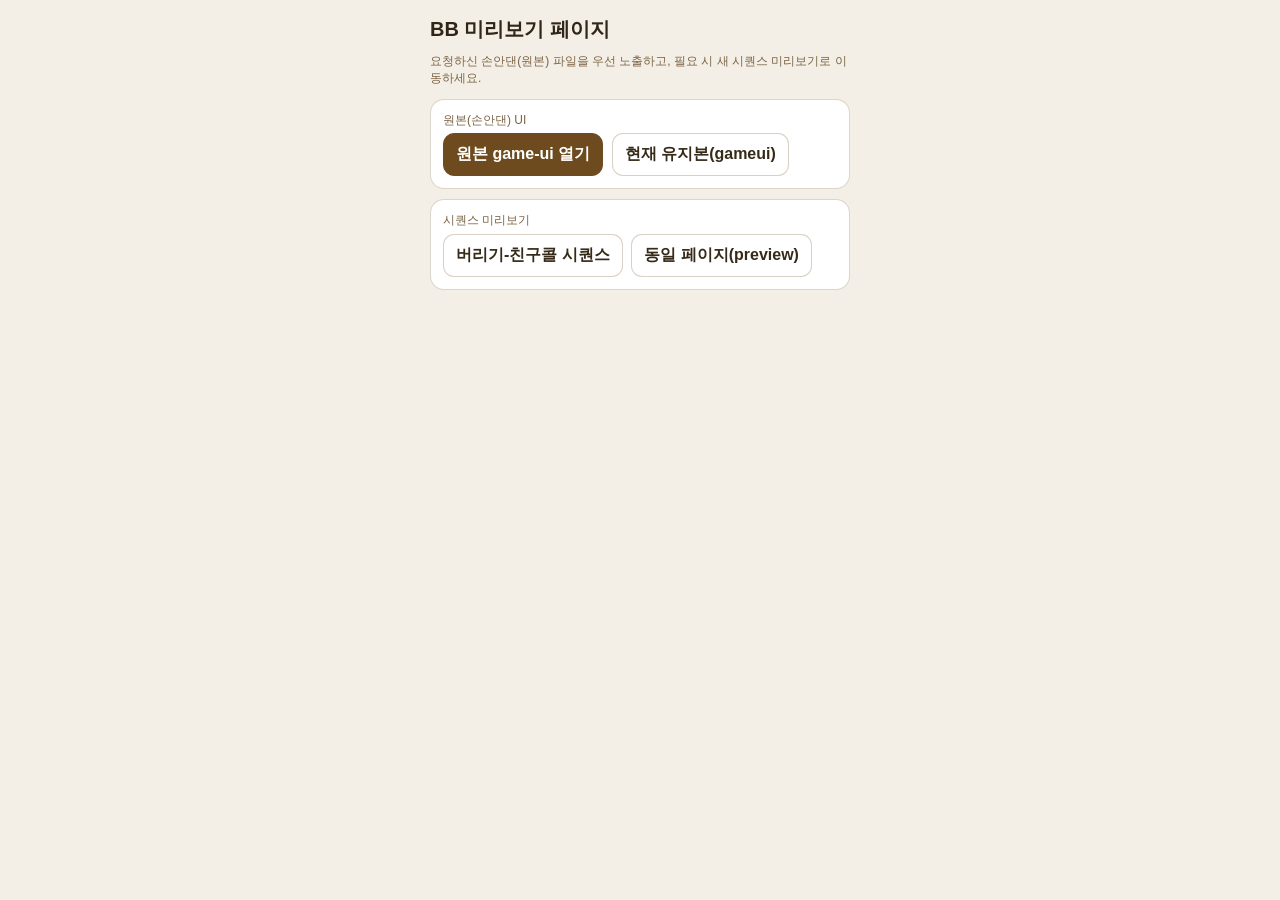
==== commit 889d2903: "chore: expose untouched game-ui original on bb pages" ====
--- a/docs/bb/index.html
+++ b/docs/bb/index.html
@@ -3,7 +3,7 @@
 <head>
   <meta charset="UTF-8" />
   <meta name="viewport" content="width=device-width,initial-scale=1.0" />
-  <title>BB 페이지 선택</title>
+  <title>BB 원본 페이지</title>
   <style>
     body{margin:0;font-family: -apple-system,BlinkMacSystemFont,'Apple SD Gothic Neo','Noto Sans KR',sans-serif;background:#f4efe6;color:#2f2618;padding:16px}
     .wrap{max-width:420px;margin:0 auto}
@@ -18,20 +18,16 @@
 <body>
   <div class="wrap">
     <h1>BB 미리보기 페이지</h1>
-    <p class="muted">이전 UI와 새 시퀀스 UI가 뒤섞여 보여서 헷갈렸던 부분을 분리했어요. 아래에서 원하는 화면으로 바로 들어가세요.</p>
+    <p class="muted">요청하신 손안댄(원본) 파일을 우선 노출하고, 필요 시 새 시퀀스 미리보기로 이동하세요.</p>
     <div class="card">
-      <div class="muted">추천: 이전에 보던 UI</div>
-      <a class="btn" href="./gameui.html">game-ui 기본</a>
+      <div class="muted">원본(손안댄) UI</div>
+      <a class="btn primary" href="./game-ui-original.html">원본 game-ui 열기</a>
+      <a class="btn" href="./gameui.html">현재 유지본(gameui)</a>
     </div>
     <div class="card">
-      <div class="muted">요청한 시퀀스 미리보기 (버리기→친구콜→플레잉)</div>
-      <a class="btn primary" href="./bb-button.html">sequence preview</a>
-      <a class="btn" href="./preview.html">same url preview</a>
-    </div>
-    <div class="card">
-      <div class="muted">직접 링크</div>
-      <a class="btn" href="./index.html?v=legacy">gameui(위)</a>
-      <a class="btn" href="./bb-button.html?v=seq">시퀀스</a>
+      <div class="muted">시퀀스 미리보기</div>
+      <a class="btn" href="./bb-button.html">버리기-친구콜 시퀀스</a>
+      <a class="btn" href="./preview.html">동일 페이지(preview)</a>
     </div>
   </div>
 </body>
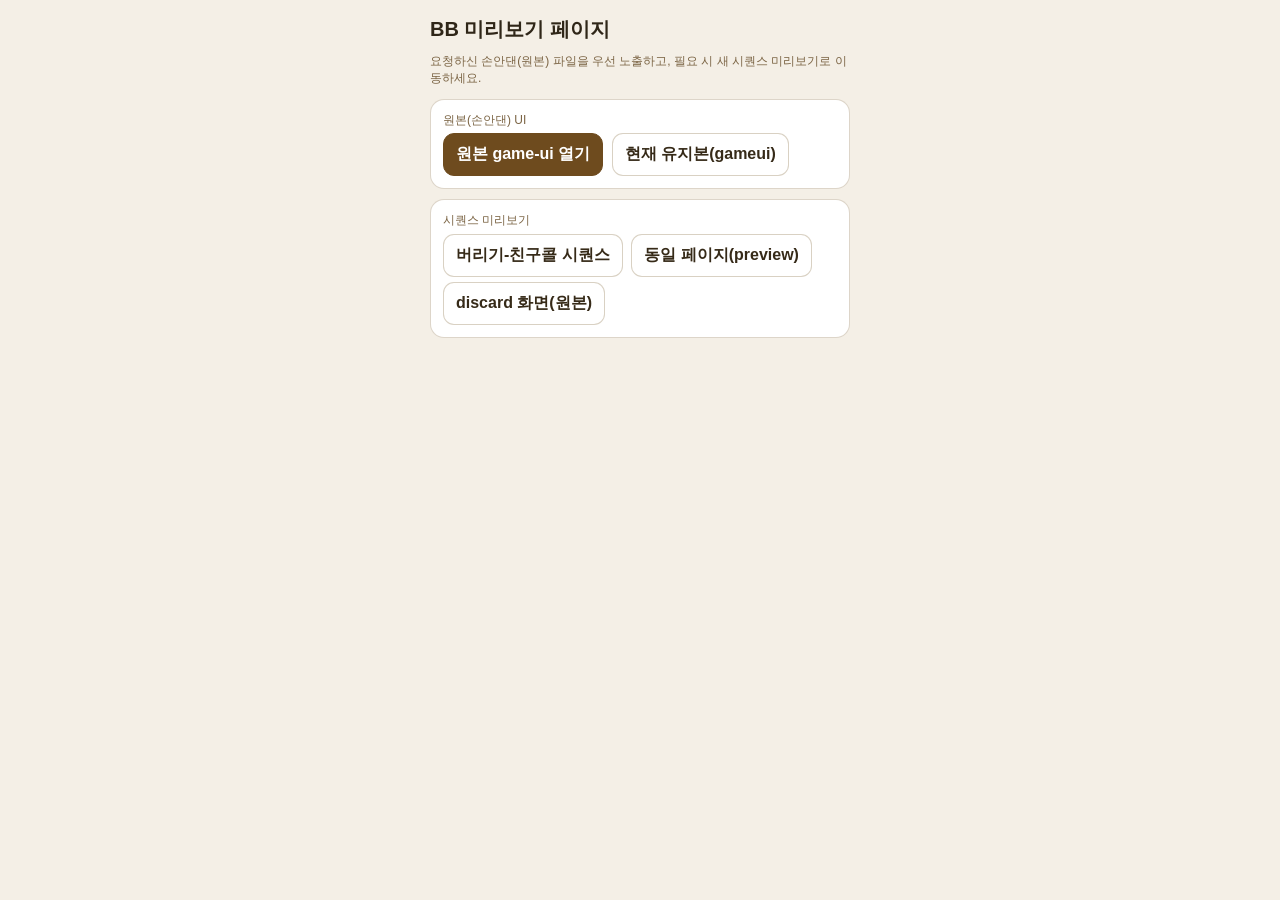
==== commit 38297b98: "feat: upload discard prototype html to bb page" ====
--- a/docs/bb/index.html
+++ b/docs/bb/index.html
@@ -28,6 +28,7 @@
       <div class="muted">시퀀스 미리보기</div>
       <a class="btn" href="./bb-button.html">버리기-친구콜 시퀀스</a>
       <a class="btn" href="./preview.html">동일 페이지(preview)</a>
+      <a class="btn" href="./discard-original.html">discard 화면(원본)</a>
     </div>
   </div>
 </body>
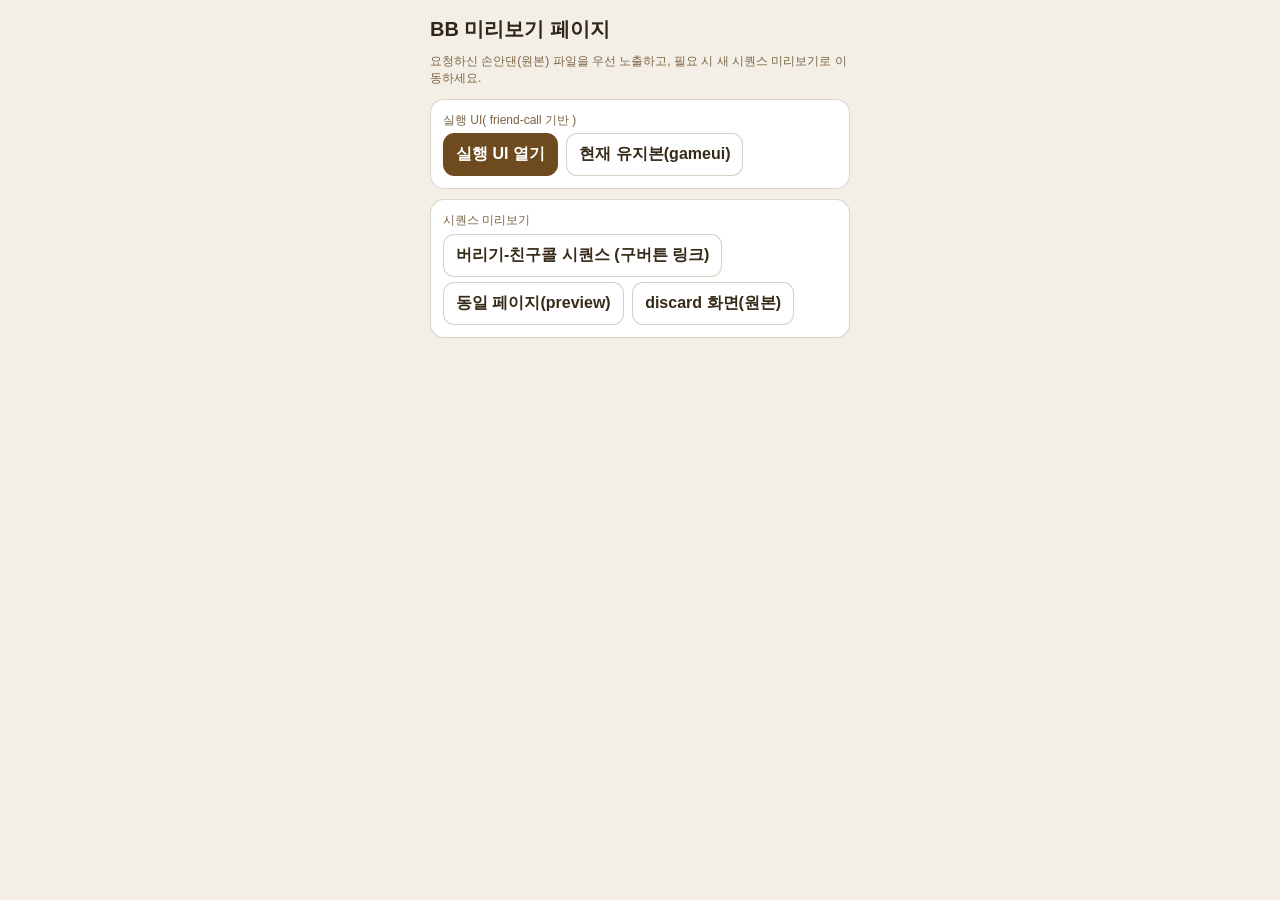
==== commit 09a889e3: "feat: replace execution UI with friend-call based page" ====
--- a/docs/bb/index.html
+++ b/docs/bb/index.html
@@ -20,13 +20,13 @@
     <h1>BB 미리보기 페이지</h1>
     <p class="muted">요청하신 손안댄(원본) 파일을 우선 노출하고, 필요 시 새 시퀀스 미리보기로 이동하세요.</p>
     <div class="card">
-      <div class="muted">원본(손안댄) UI</div>
-      <a class="btn primary" href="./game-ui-original.html">원본 game-ui 열기</a>
+      <div class="muted">실행 UI( friend-call 기반 )</div>
+      <a class="btn primary" href="./friend-call-execution.html">실행 UI 열기</a>
       <a class="btn" href="./gameui.html">현재 유지본(gameui)</a>
     </div>
     <div class="card">
       <div class="muted">시퀀스 미리보기</div>
-      <a class="btn" href="./bb-button.html">버리기-친구콜 시퀀스</a>
+      <a class="btn" href="./bb-button.html">버리기-친구콜 시퀀스 (구버튼 링크)</a>
       <a class="btn" href="./preview.html">동일 페이지(preview)</a>
       <a class="btn" href="./discard-original.html">discard 화면(원본)</a>
     </div>
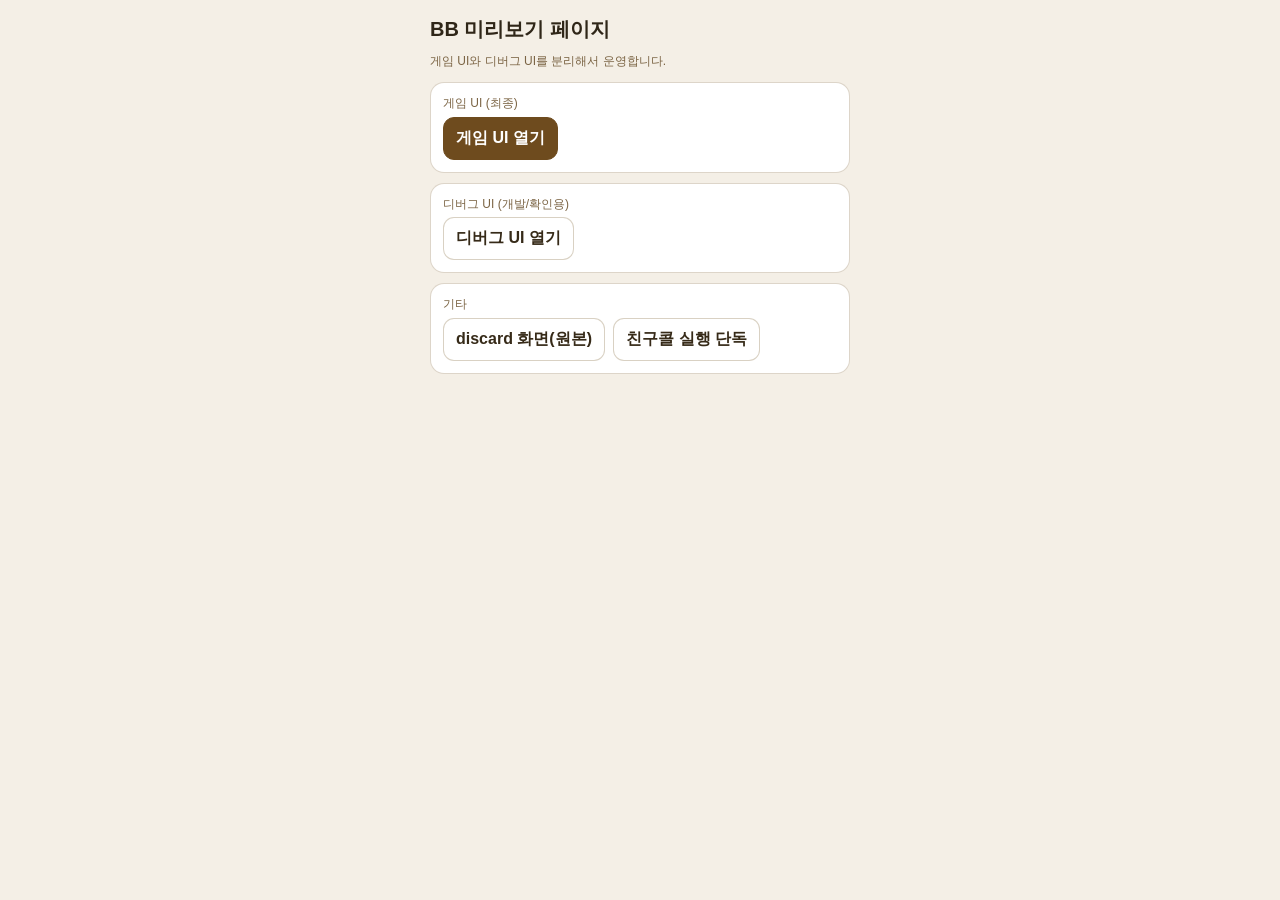
==== commit 98889bea: "chore: separate game ui and debug ui; use friend-call for game ui" ====
--- a/docs/bb/index.html
+++ b/docs/bb/index.html
@@ -3,7 +3,7 @@
 <head>
   <meta charset="UTF-8" />
   <meta name="viewport" content="width=device-width,initial-scale=1.0" />
-  <title>BB 원본 페이지</title>
+  <title>BB 미리보기 페이지</title>
   <style>
     body{margin:0;font-family: -apple-system,BlinkMacSystemFont,'Apple SD Gothic Neo','Noto Sans KR',sans-serif;background:#f4efe6;color:#2f2618;padding:16px}
     .wrap{max-width:420px;margin:0 auto}
@@ -18,17 +18,22 @@
 <body>
   <div class="wrap">
     <h1>BB 미리보기 페이지</h1>
-    <p class="muted">요청하신 손안댄(원본) 파일을 우선 노출하고, 필요 시 새 시퀀스 미리보기로 이동하세요.</p>
+    <p class="muted">게임 UI와 디버그 UI를 분리해서 운영합니다.</p>
+
     <div class="card">
-      <div class="muted">실행 UI( friend-call 기반 )</div>
-      <a class="btn primary" href="./friend-call-execution.html">실행 UI 열기</a>
-      <a class="btn" href="./gameui.html">현재 유지본(gameui)</a>
+      <div class="muted">게임 UI (최종)</div>
+      <a class="btn primary" href="./gameui.html">게임 UI 열기</a>
     </div>
+
     <div class="card">
-      <div class="muted">시퀀스 미리보기</div>
-      <a class="btn" href="./bb-button.html">버리기-친구콜 시퀀스 (구버튼 링크)</a>
-      <a class="btn" href="./preview.html">동일 페이지(preview)</a>
+      <div class="muted">디버그 UI (개발/확인용)</div>
+      <a class="btn" href="./game-ui-debug.html">디버그 UI 열기</a>
+    </div>
+
+    <div class="card">
+      <div class="muted">기타</div>
       <a class="btn" href="./discard-original.html">discard 화면(원본)</a>
+      <a class="btn" href="./friend-call-execution.html">친구콜 실행 단독</a>
     </div>
   </div>
 </body>
